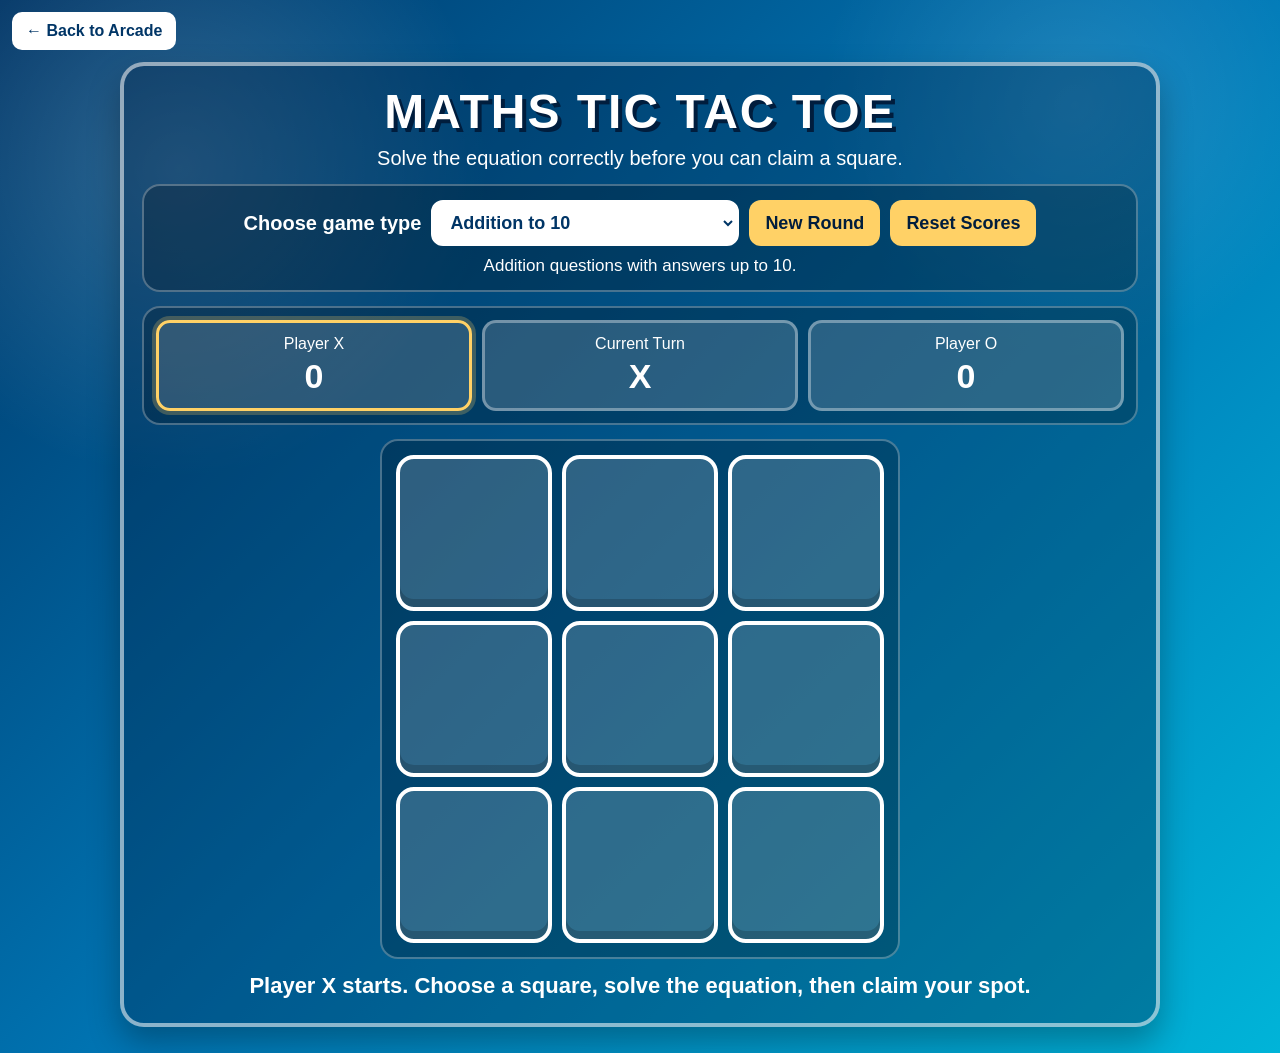
==== maths-tic-tac-toe/index.html @ e8884240 "Add files via upload" ====
<!DOCTYPE html>
<html lang="en">
<head>
  <meta charset="UTF-8" />
  <meta name="viewport" content="width=device-width, initial-scale=1.0" />

  <title>Maths Tic Tac Toe</title>

  <link rel="stylesheet" href="style.css" />
</head>
<body>

  <a class="back-link" href="../index.html">← Back to Arcade</a>

  <main class="game-screen">
    <header class="game-header">
      <h1>Maths Tic Tac Toe</h1>
      <p>Solve the equation correctly before you can claim a square.</p>
    </header>

    <section class="setup-card">
      <div class="setup-row">
        <label for="gameType">Choose game type</label>
        <select id="gameType">
          <option value="add10">Addition to 10</option>
          <option value="add20">Addition to 20</option>
          <option value="add50">Addition to 50</option>
          <option value="sub10">Subtraction from 10</option>
          <option value="sub20">Subtraction from 20</option>
          <option value="sub50">Subtraction from 50</option>
          <option value="mult5">Multiplication up to 5× tables</option>
          <option value="mult12">Multiplication up to 12× tables</option>
          <option value="div100">Division up to 100</option>
        </select>

        <button id="newRoundButton">New Round</button>
        <button id="resetScoresButton">Reset Scores</button>
      </div>

      <p id="gameTypeInfo">Addition questions with answers up to 10.</p>
    </section>

    <section class="scoreboard">
      <div class="score-card active-player" id="playerXCard">
        <span>Player X</span>
        <strong id="scoreX">0</strong>
      </div>

      <div class="turn-card">
        <span>Current Turn</span>
        <strong id="currentPlayer">X</strong>
      </div>

      <div class="score-card" id="playerOCard">
        <span>Player O</span>
        <strong id="scoreO">0</strong>
      </div>
    </section>

    <section class="board-wrap">
      <div class="board" id="board" aria-label="Tic tac toe board">
        <button class="square" data-index="0"></button>
        <button class="square" data-index="1"></button>
        <button class="square" data-index="2"></button>
        <button class="square" data-index="3"></button>
        <button class="square" data-index="4"></button>
        <button class="square" data-index="5"></button>
        <button class="square" data-index="6"></button>
        <button class="square" data-index="7"></button>
        <button class="square" data-index="8"></button>
      </div>
    </section>

    <section class="question-card" id="questionCard">
      <h2 id="questionTitle">Player X, solve to claim the square</h2>

      <p class="equation" id="equationText">3 + 4 = ?</p>

      <div class="answer-row">
        <input id="answerInput" type="number" autocomplete="off" />
        <button id="submitAnswerButton">Submit</button>
        <button id="cancelQuestionButton" class="secondary-button">Cancel</button>
      </div>

      <p id="feedbackMessage"></p>
    </section>

    <p class="message" id="gameMessage">
      Player X starts. Choose a square, solve the equation, then claim your spot.
    </p>
  </main>

  <script src="script.js"></script>
</body>
</html>
---- maths-tic-tac-toe/style.css ----
* {
  box-sizing: border-box;
}

body {
  margin: 0;
  min-height: 100vh;
  font-family: Arial, sans-serif;
  color: white;
  background:
    radial-gradient(circle at 14% 16%, rgba(255, 255, 255, 0.18), transparent 22%),
    radial-gradient(circle at 84% 10%, rgba(255, 255, 255, 0.12), transparent 18%),
    linear-gradient(135deg, #003566, #0077b6 52%, #00b4d8);
  padding: 62px 14px 26px;
}

.back-link {
  position: fixed;
  top: 12px;
  left: 12px;
  background: white;
  color: #003566;
  padding: 10px 14px;
  border-radius: 10px;
  text-decoration: none;
  font-weight: bold;
  z-index: 20;
}

.back-link:hover {
  background: #e9f7ff;
}

.game-screen {
  width: 100%;
  max-width: 1040px;
  margin: 0 auto;
  padding: 18px;
  border: 4px solid rgba(255, 255, 255, 0.55);
  border-radius: 24px;
  background: rgba(0, 34, 68, 0.34);
  box-shadow: 0 16px 32px rgba(0, 0, 0, 0.28);
}

.game-header {
  text-align: center;
}

.game-header h1 {
  margin: 0;
  font-size: 48px;
  text-transform: uppercase;
  letter-spacing: 2px;
  text-shadow: 4px 4px 0 #001d3d;
}

.game-header p {
  margin: 8px 0 14px;
  font-size: 20px;
}

.setup-card,
.scoreboard,
.question-card,
.board-wrap {
  background: rgba(0, 0, 0, 0.22);
  border: 2px solid rgba(255, 255, 255, 0.28);
  border-radius: 18px;
}

.setup-card {
  padding: 14px;
  margin-bottom: 14px;
  text-align: center;
}

.setup-row {
  display: flex;
  justify-content: center;
  align-items: center;
  gap: 10px;
  flex-wrap: wrap;
}

.setup-row label {
  font-size: 20px;
  font-weight: bold;
}

select {
  min-height: 46px;
  min-width: 270px;
  padding: 0 12px;
  border: 3px solid white;
  border-radius: 12px;
  background: white;
  color: #003566;
  font-size: 18px;
  font-weight: bold;
}

button {
  min-height: 46px;
  padding: 0 16px;
  border: none;
  border-radius: 12px;
  background: #ffd166;
  color: #001d3d;
  font-size: 18px;
  font-weight: bold;
  cursor: pointer;
}

button:hover {
  background: #ffe08a;
}

.secondary-button {
  background: white;
  color: #003566;
}

.secondary-button:hover {
  background: #e9f7ff;
}

#gameTypeInfo {
  margin: 10px 0 0;
  font-size: 17px;
}

.scoreboard {
  display: grid;
  grid-template-columns: 1fr 1fr 1fr;
  gap: 10px;
  padding: 12px;
  margin-bottom: 14px;
}

.score-card,
.turn-card {
  padding: 12px;
  border-radius: 14px;
  text-align: center;
  background: rgba(255, 255, 255, 0.16);
  border: 3px solid rgba(255, 255, 255, 0.35);
}

.score-card span,
.turn-card span {
  display: block;
  font-size: 16px;
  margin-bottom: 4px;
}

.score-card strong,
.turn-card strong {
  display: block;
  font-size: 34px;
}

.active-player {
  border-color: #ffd166;
  box-shadow: 0 0 0 4px rgba(255, 209, 102, 0.24);
}

.board-wrap {
  max-width: 520px;
  margin: 0 auto 14px;
  padding: 14px;
}

.board {
  display: grid;
  grid-template-columns: repeat(3, 1fr);
  gap: 10px;
}

.square {
  aspect-ratio: 1 / 1;
  min-height: 120px;
  border-radius: 18px;
  border: 4px solid white;
  background: rgba(255, 255, 255, 0.18);
  color: white;
  font-size: 78px;
  font-weight: bold;
  text-shadow: 4px 4px 0 #001d3d;
  box-shadow: inset 0 -8px 0 rgba(0, 0, 0, 0.18);
}

.square:hover:not(:disabled) {
  background: rgba(255, 255, 255, 0.32);
  transform: translateY(2px);
}

.square:disabled {
  cursor: not-allowed;
}

.square.x-square {
  background: linear-gradient(135deg, #ff006e, #ff5d8f);
}

.square.o-square {
  background: linear-gradient(135deg, #38b000, #70e000);
}

.square.winning-square {
  border-color: #ffd166;
  box-shadow: 0 0 0 5px rgba(255, 209, 102, 0.45), inset 0 -8px 0 rgba(0, 0, 0, 0.18);
}

.question-card {
  display: none;
  max-width: 700px;
  margin: 0 auto 12px;
  padding: 16px;
  text-align: center;
}

.question-card.visible {
  display: block;
}

.question-card h2 {
  margin: 0 0 10px;
  font-size: 24px;
}

.equation {
  margin: 8px 0 12px;
  font-size: 54px;
  font-weight: bold;
  text-shadow: 4px 4px 0 #001d3d;
}

.answer-row {
  display: flex;
  justify-content: center;
  gap: 10px;
  flex-wrap: wrap;
}

#answerInput {
  width: 170px;
  min-height: 50px;
  padding: 0 12px;
  border: 3px solid white;
  border-radius: 12px;
  color: #003566;
  font-size: 30px;
  font-weight: bold;
  text-align: center;
}

#answerInput:focus {
  outline: none;
  border-color: #ffd166;
  box-shadow: 0 0 0 4px rgba(255, 209, 102, 0.28);
}

#feedbackMessage {
  min-height: 26px;
  margin: 12px 0 0;
  font-size: 21px;
  font-weight: bold;
}

.correct-feedback {
  color: #b7ffbd;
}

.incorrect-feedback {
  color: #ffd2d2;
}

.message {
  min-height: 32px;
  margin: 8px auto 0;
  max-width: 840px;
  text-align: center;
  font-size: 22px;
  font-weight: bold;
}

@media (max-width: 760px) {
  body {
    padding: 58px 8px 18px;
  }

  .game-screen {
    padding: 12px;
  }

  .game-header h1 {
    font-size: 32px;
  }

  .game-header p {
    font-size: 16px;
  }

  .scoreboard {
    grid-template-columns: 1fr;
  }

  .square {
    min-height: 84px;
    font-size: 54px;
  }

  .equation {
    font-size: 40px;
  }

  .message {
    font-size: 18px;
  }

  select {
    min-width: 230px;
    max-width: 100%;
  }
}
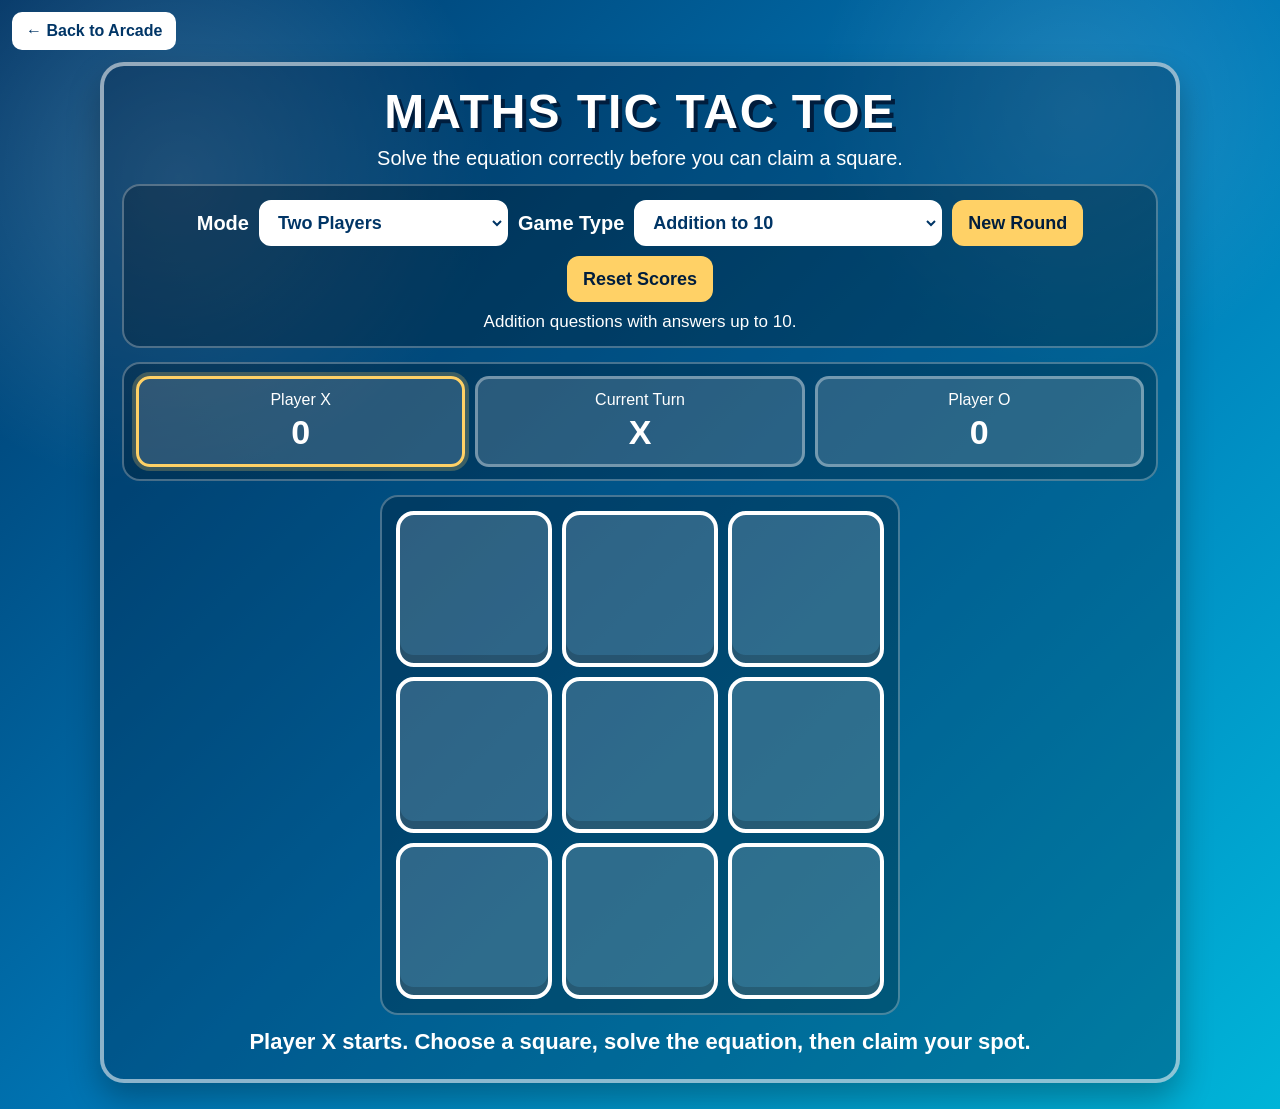
==== commit 06396ed9: "Add files via upload" ====
--- a/maths-tic-tac-toe/index.html
+++ b/maths-tic-tac-toe/index.html
@@ -20,7 +20,13 @@
 
     <section class="setup-card">
       <div class="setup-row">
-        <label for="gameType">Choose game type</label>
+        <label for="playerMode">Mode</label>
+        <select id="playerMode">
+          <option value="twoPlayer">Two Players</option>
+          <option value="computer">Play Against Computer</option>
+        </select>
+
+        <label for="gameType">Game Type</label>
         <select id="gameType">
           <option value="add10">Addition to 10</option>
           <option value="add20">Addition to 20</option>
@@ -42,7 +48,7 @@
 
     <section class="scoreboard">
       <div class="score-card active-player" id="playerXCard">
-        <span>Player X</span>
+        <span id="playerXLabel">Player X</span>
         <strong id="scoreX">0</strong>
       </div>
 
@@ -52,7 +58,7 @@
       </div>
 
       <div class="score-card" id="playerOCard">
-        <span>Player O</span>
+        <span id="playerOLabel">Player O</span>
         <strong id="scoreO">0</strong>
       </div>
     </section>
--- a/maths-tic-tac-toe/style.css
+++ b/maths-tic-tac-toe/style.css
@@ -33,7 +33,7 @@
 
 .game-screen {
   width: 100%;
-  max-width: 1040px;
+  max-width: 1080px;
   margin: 0 auto;
   padding: 18px;
   border: 4px solid rgba(255, 255, 255, 0.55);
@@ -89,7 +89,7 @@
 
 select {
   min-height: 46px;
-  min-width: 270px;
+  min-width: 230px;
   padding: 0 12px;
   border: 3px solid white;
   border-radius: 12px;
